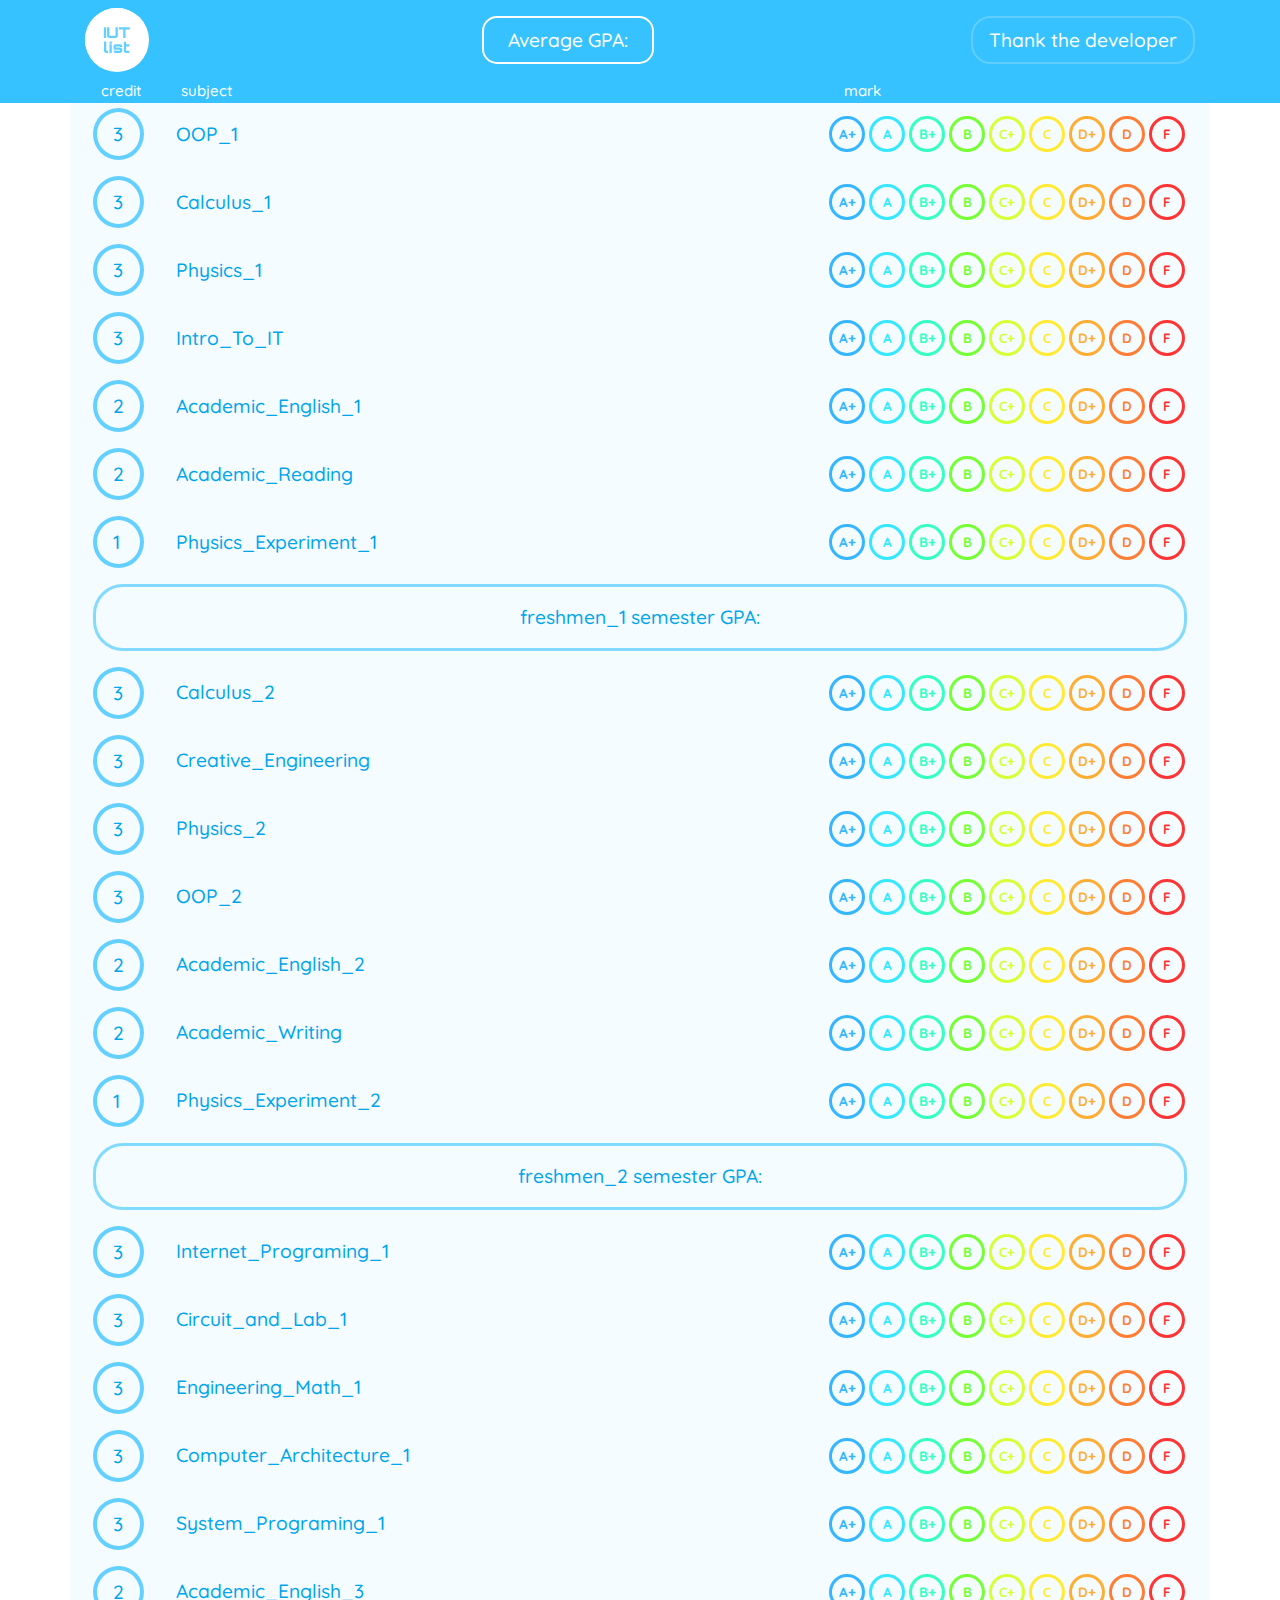
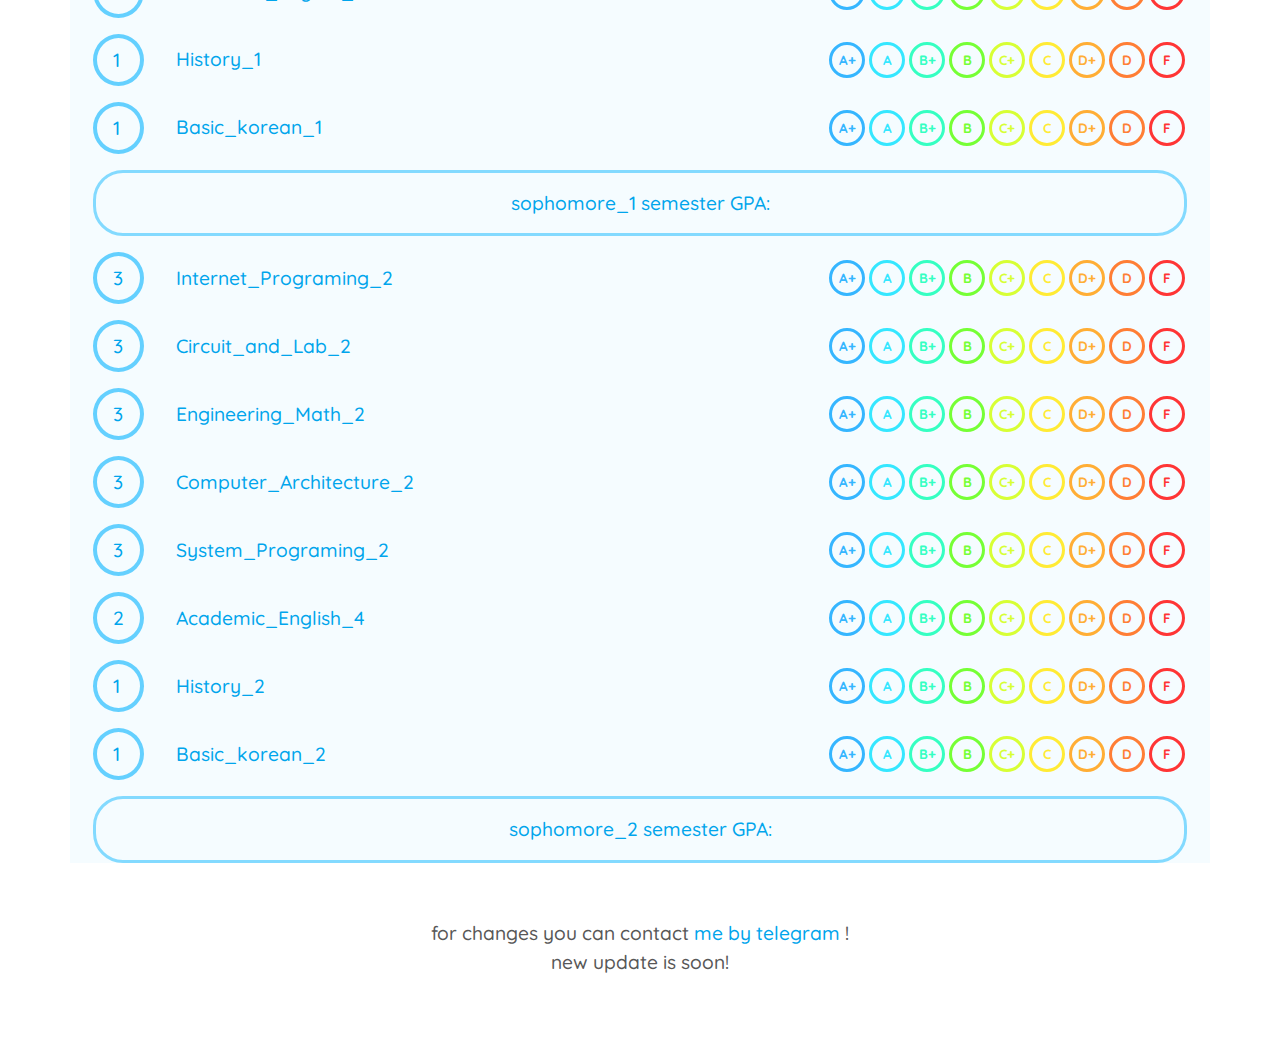
==== calculator.html @ ee7759f1 "changed the link to super family" ====
<!DOCTYPE html>
<html lang="en">

<head>
    <meta charset="UTF-8">
    <meta name="viewport" content="width=device-width, initial-scale=1.0">
    <meta http-equiv="X-UA-Compatible" content="ie=edge">
    <link href="https://fonts.googleapis.com/css?family=Quicksand:400,500&display=swap" rel="stylesheet">
    <link rel="stylesheet" href="https://stackpath.bootstrapcdn.com/bootstrap/4.3.1/css/bootstrap.min.css"
        integrity="sha384-ggOyR0iXCbMQv3Xipma34MD+dH/1fQ784/j6cY/iJTQUOhcWr7x9JvoRxT2MZw1T" crossorigin="anonymous">
    <link rel="stylesheet" href="styles.css">
    <link rel="stylesheet" href="dark.css">
    <title>GPACalculator</title>
</head>

<body id="body">
    <div class="theme" id="theme"><img src="img/Component 3.svg" alt=""></div>
    <nav>
        <div class="container d-flex justify-content-between flex-wrap">
            <div href="#" class="navbar-brand my-2 p-0"><img src="img/logo.svg" alt=""></div>
            <div class="align-self-center text-white">
                <p class="text-white px-4 py-2 rounded" style="border: 2px solid white; border-radius: 15px !important;">Average GPA: <span id="gpa"></span></p>
            </div>
            <a href="thankyou.html" class="thanks align-self-center do-not-show-on-small-device px-3 py-2">Thank the developer</a>
        </div>
        <div class="container d-flex text-white" style="font-size: 15px">
            <p class="mx-3">credit</p>
            <p class="mx-4">subject</p>
            <p style="margin-left: 53%;" class="do-not-show-on-small-device">mark</p>
        </div>
    </nav>
    <div class="content">
        <div class="container" id="container">

        </div>
    </div>
    <footer class="text-center py-5 px-5">
        for changes you can contact <a href="https://t.me/bucciaratti_gang"> me by telegram </a>! <br>
        new update is soon!
    </footer>
    <div class="py-2"></div>
    <script src="subjects.js"></script>
    <script src="script.js"></script>
    <script src="calculator.js"></script>
    <script src="https://code.jquery.com/jquery-3.3.1.slim.min.js"
        integrity="sha384-q8i/X+965DzO0rT7abK41JStQIAqVgRVzpbzo5smXKp4YfRvH+8abtTE1Pi6jizo" crossorigin="anonymous">
    </script>
    <script src="https://cdnjs.cloudflare.com/ajax/libs/popper.js/1.14.7/umd/popper.min.js"
        integrity="sha384-UO2eT0CpHqdSJQ6hJty5KVphtPhzWj9WO1clHTMGa3JDZwrnQq4sF86dIHNDz0W1" crossorigin="anonymous">
    </script>
    <script src="https://stackpath.bootstrapcdn.com/bootstrap/4.3.1/js/bootstrap.min.js"
        integrity="sha384-JjSmVgyd0p3pXB1rRibZUAYoIIy6OrQ6VrjIEaFf/nJGzIxFDsf4x0xIM+B07jRM" crossorigin="anonymous">
    </script>
</body>

</html>
---- styles.css ----
body{
    font-size: 1.2rem;
    font-family: 'Quicksand', sans-serif;
    font-weight: 500;
    color: #585858;
}
.thanks{
    border-radius: 20px;
    border: 2px solid rgba(255, 255, 255, 0.212);
    color: white !important;
}
.thanks:hover{
    color: white !important;
    border-color: white;
}
.theme{
    z-index: 666;
    position: fixed;
    bottom: 32px;
    right:32px;
}
nav{
    position: fixed;
    top: 0;
}
a{
    color: #00a5ec !important;
    text-decoration: none !important;
} 
p{
    margin:0;
}
.pl-10, .px-10{
    padding-left: 5rem !important;
}
.pr-10, .px-10{
    padding-right: 5em !important;
}
nav{
    z-index: 666;
    min-height: 80px;
    width: 100%;
    background-color: #35C2FF;
}
.navbar-brand{
    background-color: white;
    width: 64px;
    height: 64px;
    border-radius: 32px;
}
.nav-item{
    cursor: pointer;
    max-width: 44px;    
    margin-right: 2rem;
    max-height: 44px;
    min-width: 44px;
    min-height: 44px;
    border-radius: 50%;
}
.nav-item:hover{
    border: 3px solid rgb(255, 255, 255);
}
.content .container{
    z-index:-1;
    padding-top:100px;
    background-color: rgb(245, 252, 255);
}
.card, .card-header, .card{
    background-color: rgb(245, 252, 255);
    border:none !important;
}
.card-header{
    color: #00a5ec !important;
}
.list-border{
    height: 3px;
    width: 75%;
    margin-left: 8.2%;

}
.list-hover:hover{
    padding-left: 0.6rem !important; 
}
.list-hover:hover .list-border{
    box-shadow: inset  0 0 2px 2px #35C2FF;
}
.section-icon{
    padding: 6px;
    margin-right: 2rem;
    width: 52px;
    height: 52px;
    border: 4px solid #64D0FF;
    border-radius: 50%;
}
.red{
    border-left: 3px solid #FFA6A0;
}
.yellow{
    border-left: 3px solid #FFF0A0;
}
.green{
    border-left: 3px solid #BFFFA0;
}
.red, .yellow, .green{
    color: rgb(51, 51, 51);
    margin-left: 2.8rem;
    padding-left:2.6rem;
    padding-right: 10rem;
}
.active{
    border-radius: 50px;
    margin-right: 7rem;
    padding-left: 0.6rem !important; 
    background-color: #35C2FF;
    color: white !important;
}
.active .section-icon{
    background-color: white;
    border-color: white;
}
.border-down{
    height: 3px;
    width: 80%;
    margin-top: 1.2rem;
    margin-left: 2rem;
    background: rgba(53, 194, 255, 0.302);
}
.card-body .d-flex{
    padding-left: 30px;
}
/*calculator style settings*/
.container> div{
    color: #00a5ec;
}
.marks div{
    cursor: pointer;
    display: flex;
    justify-content: center;
    align-items: center;
    font-size: 70%;
    margin:2px;
    font-weight: 900;
    color: #FF3535;
    border: 3px solid #FF3535;
}
.d{border-color: #FF7E35 !important; color: #FF7E35 !important;}    
.dPlus{border-color: #FFAE35 !important; color: #FFAE35 !important;}
.c{border-color: #FFEB35 !important; color: #FFEB35 !important;}
.cPlus{border-color: #D7FF35 !important; color: #D7FF35 !important;}
.b{border-color: #76FF35 !important; color: #76FF35 !important;}
.bPlus{border-color: #35FFC2 !important; color: #35FFC2 !important;}
.a{border-color: #35E7FF !important; color: #35E7FF !important;}
.aPlus{border-color: #35B6FF !important; color: #35B6FF !important;}
/*activated marks*/
.fActive{background-color: #FF3535 !important; color: white !important;}
.dActive{background-color: #FF7E35 !important; color: white !important;}
.dPlusActive{background-color: #FFAE35 !important; color: white !important;}
.cActive{background-color: #FFEB35 !important; color: white !important;}
.cPlusActive{background-color: #D7FF35 !important; color: white !important;}
.bActive{background-color:#76FF35 !important; color: white !important; }
.bPlusActive{background-color: #35FFC2 !important; color: white !important;}
.aActive{background-color: #35E7FF !important; color: white !important;}
.aPlusActive{background-color: #35B6FF !important; color: white !important;}

.container{
    /* min-width: 390px; */
}
@media(min-width:992px){

    .marks > div{
        width: 36px;
        height: 36px;
        border-radius: 22px;
    }
}
@media(max-width:992px){
    .active{
        border-radius: 60px;
    }
    .card-header{
        padding-left: 7px !important;
    }
    .marks > div{
        width: 26px;
        height: 26px;
        border-radius: 20px;
    }
}
@media(max-width:768px){
    .marks > div{
        border-width: 2px;
    }
    .el{
        display: initial;
    }
    .el > div{
        width: 100%;
    }
    .do-not-show-on-small-device{
        display: none;
    }
    .theme{
        bottom: 3px;
        right: 3px;
    }
    .red, .yellow, .green{
        margin-left: 0.2rem;
        padding-left:0.8rem;
        padding-right: 1rem;
    }
    .active{
        border-radius: 33px;
        margin:0;
    }
    .collapse{
        margin:0 !important;
        padding:0 !important;
    }
}
@media (max-width: 576px) {
    .section-icon{
        transform: scale(0.8);
        margin: 0px;
        margin-right: 10px;
    }
    .active{
        padding-left: 0;
        border-radius: 20px;
    }
    .green, .yellow, .red{
        padding-left: 15px !important;
    }
    *{
        font-size: 15px !important;
    }
}
---- dark.css ----
.dark nav{
    background-color: black !important;
}
.dark{
    color: white;
    background-color: rgb(63, 63, 63);
}
.dark .card , .dark .card-header, .dark .container{
    background-color: rgb(41, 41, 41);
}
.dark nav .container{
    background-color: black !important;
}
.dark .active{
    background-color: black;
}
.dark .border-down{
    background-color: black;
}
.dark .red{
    color: rgb(202, 202, 202);
}
.dark .green{
    color: rgb(202, 202, 202);
}
.dark .yellow{
    color: rgb(202, 202, 202);
}
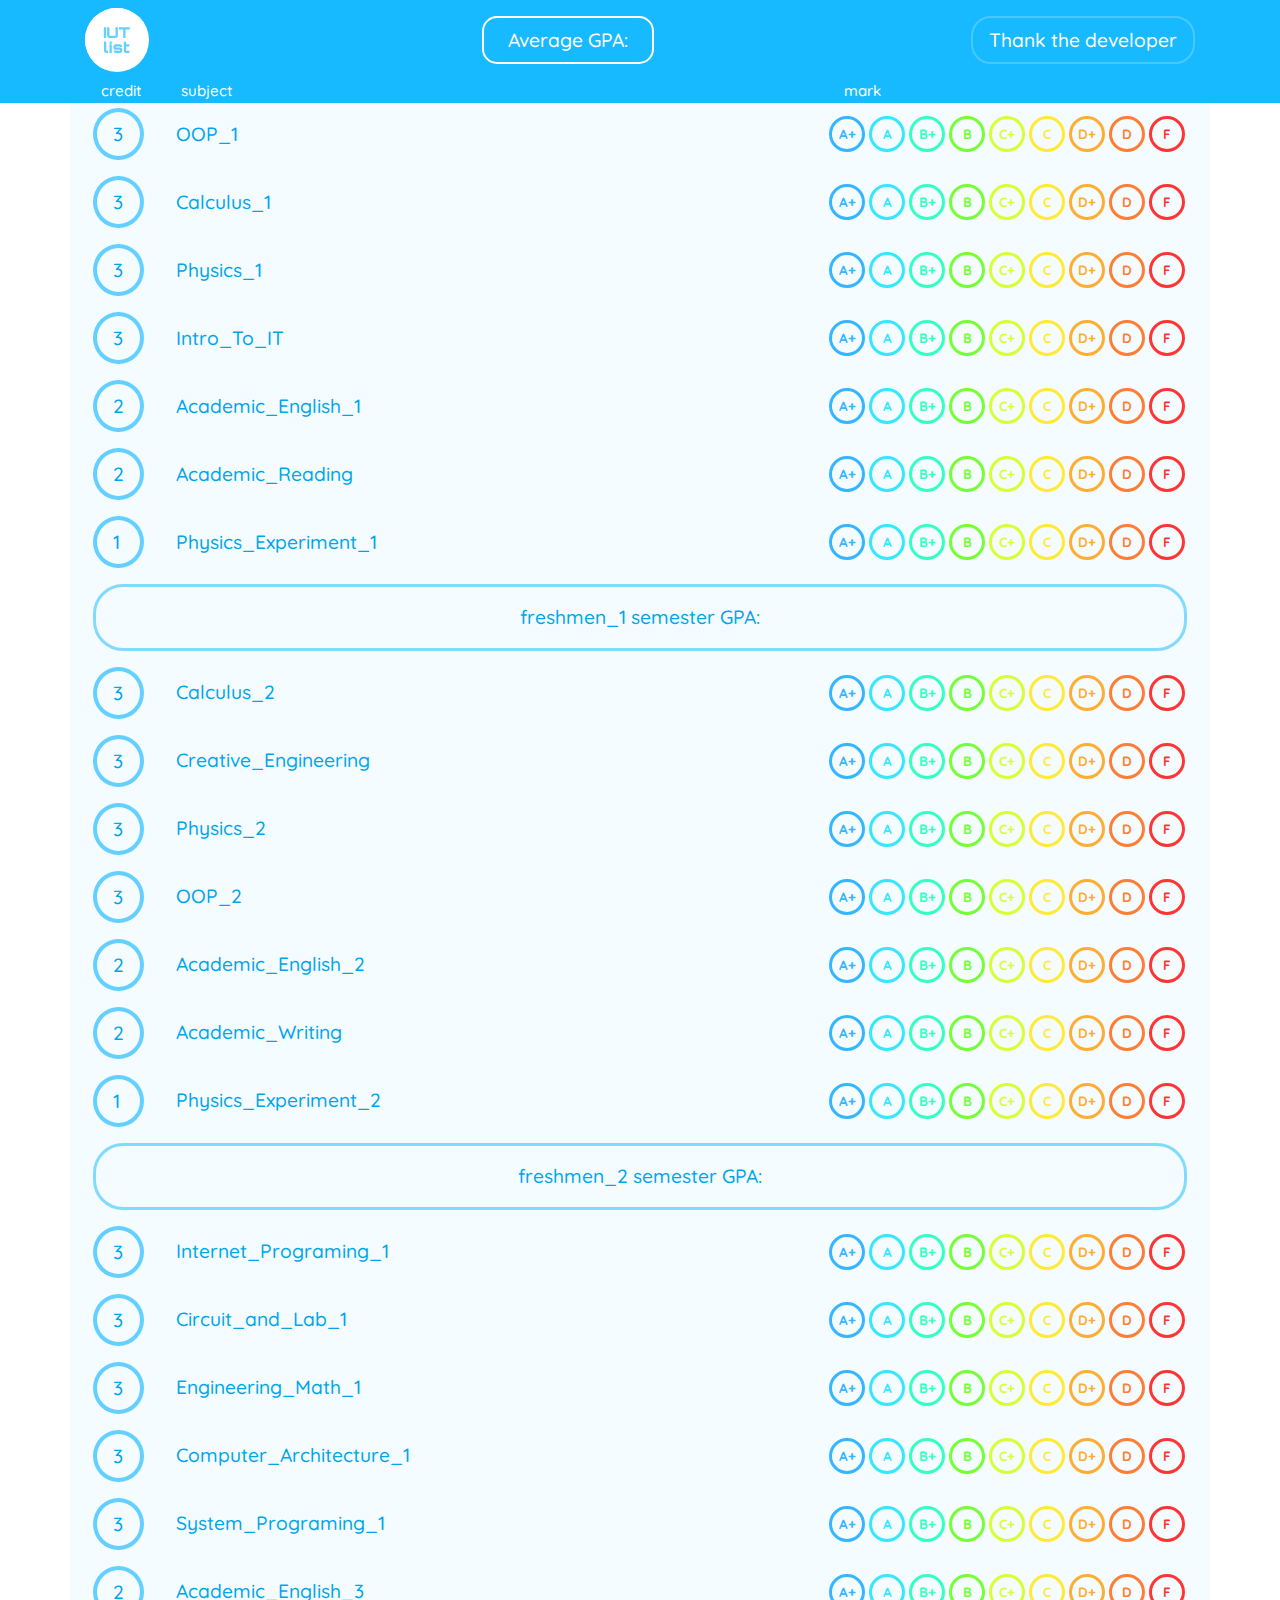
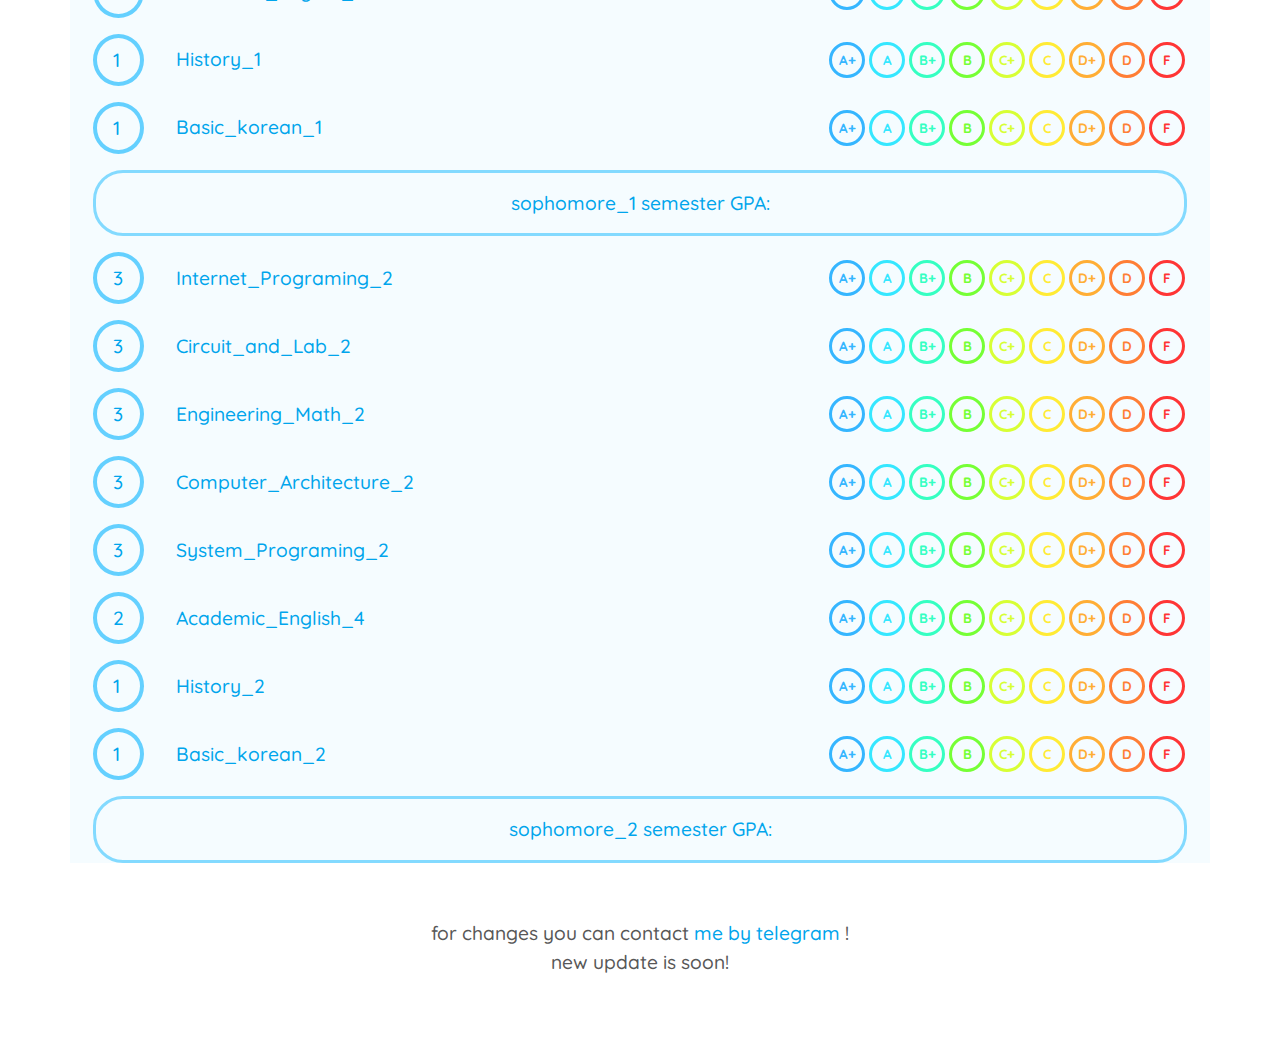
==== commit 51f15727: "added box shadow and reimagined the colors" ====
--- a/calculator.html
+++ b/calculator.html
@@ -21,7 +21,7 @@
             <div class="align-self-center text-white">
                 <p class="text-white px-4 py-2 rounded" style="border: 2px solid white; border-radius: 15px !important;">Average GPA: <span id="gpa"></span></p>
             </div>
-            <a href="thankyou.html" class="thanks align-self-center do-not-show-on-small-device px-3 py-2">Thank the developer</a>
+            <a href="img/thanks.jpg" class="thanks align-self-center do-not-show-on-small-device px-3 py-2">Thank the developer</a>
         </div>
         <div class="container d-flex text-white" style="font-size: 15px">
             <p class="mx-3">credit</p>
--- a/styles.css
+++ b/styles.css
@@ -40,7 +40,7 @@
     z-index: 666;
     min-height: 80px;
     width: 100%;
-    background-color: #35C2FF;
+    background-color: rgb(24, 186, 255);
 }
 .navbar-brand{
     background-color: white;
@@ -111,8 +111,12 @@
     border-radius: 50px;
     margin-right: 7rem;
     padding-left: 0.6rem !important; 
-    background-color: #35C2FF;
+    background-color: rgb(79, 202, 255);
     color: white !important;
+    box-shadow: 0 0 10px rgba(6, 180, 255, 0.685);
+}
+.card-header{
+    box-shadow: none !important;
 }
 .active .section-icon{
     background-color: white;
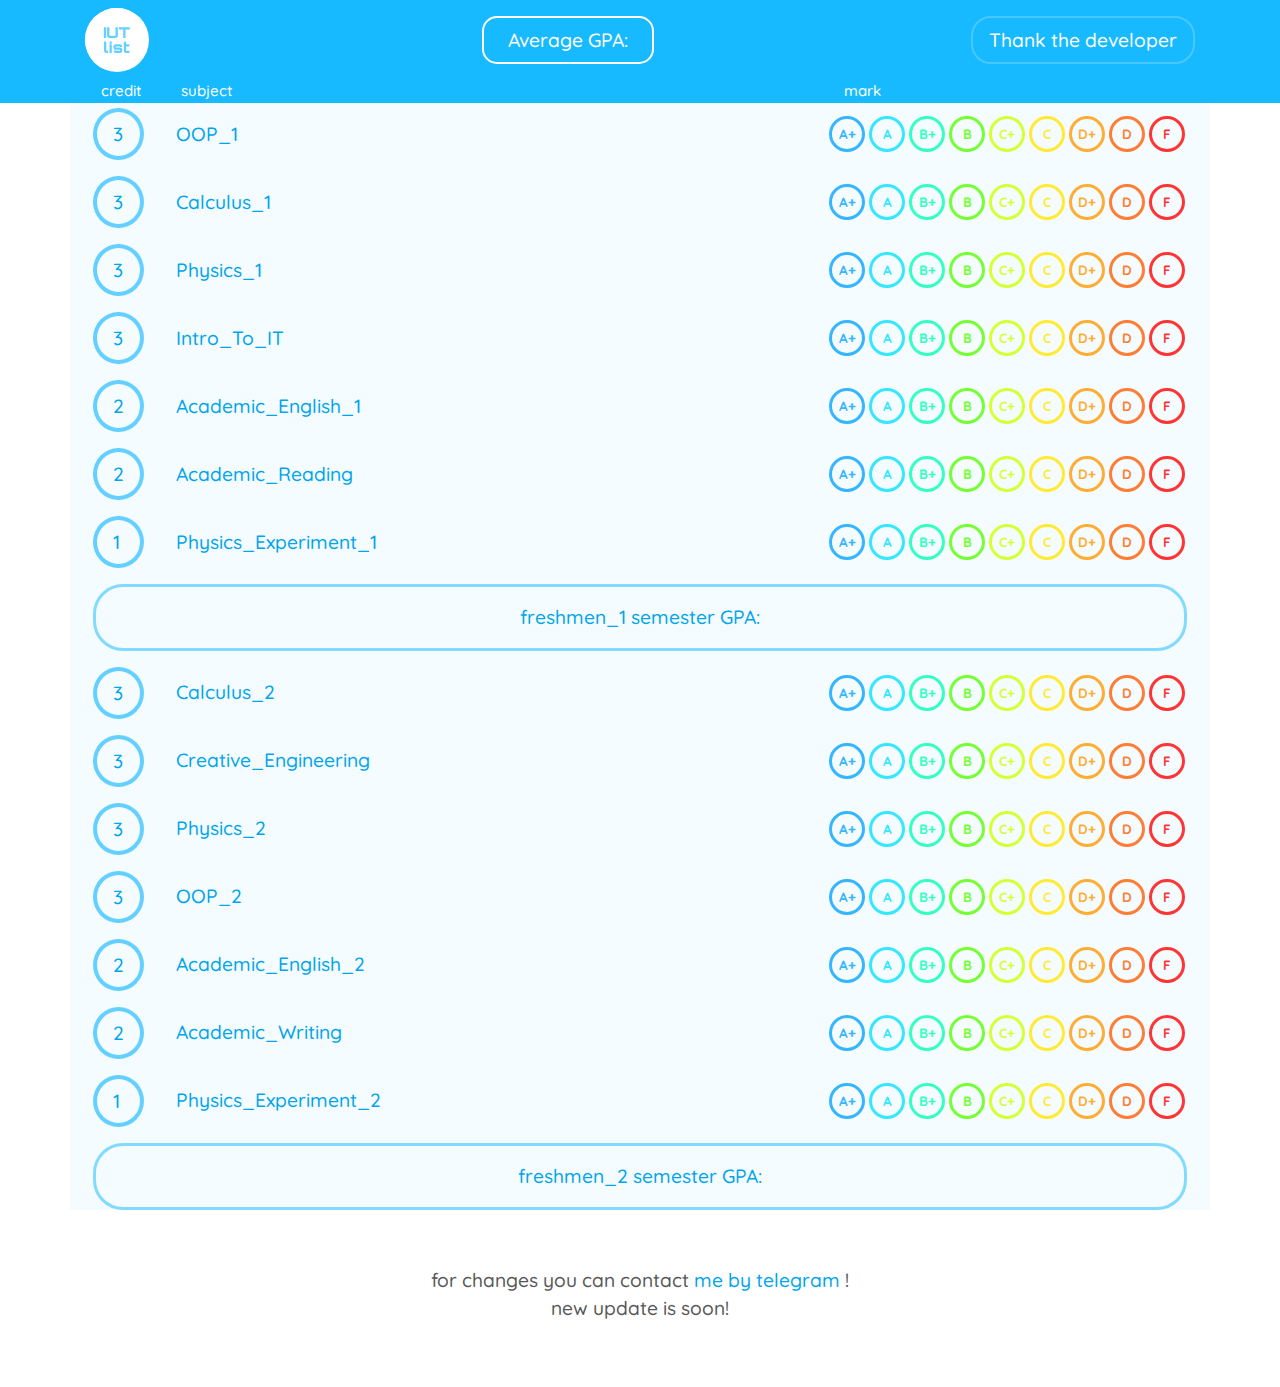
==== commit 59a14448: "some changes touching improvements and 2nd year in calculator in TODO list" ====
--- a/calculator.html
+++ b/calculator.html
@@ -35,7 +35,7 @@
         </div>
     </div>
     <footer class="text-center py-5 px-5">
-        for changes you can contact <a href="https://t.me/bucciaratti_gang"> me by telegram </a>! <br>
+        for changes you can contact <a href="https://t.me/chady_yes"> me by telegram </a>! <br>
         new update is soon!
     </footer>
     <div class="py-2"></div>
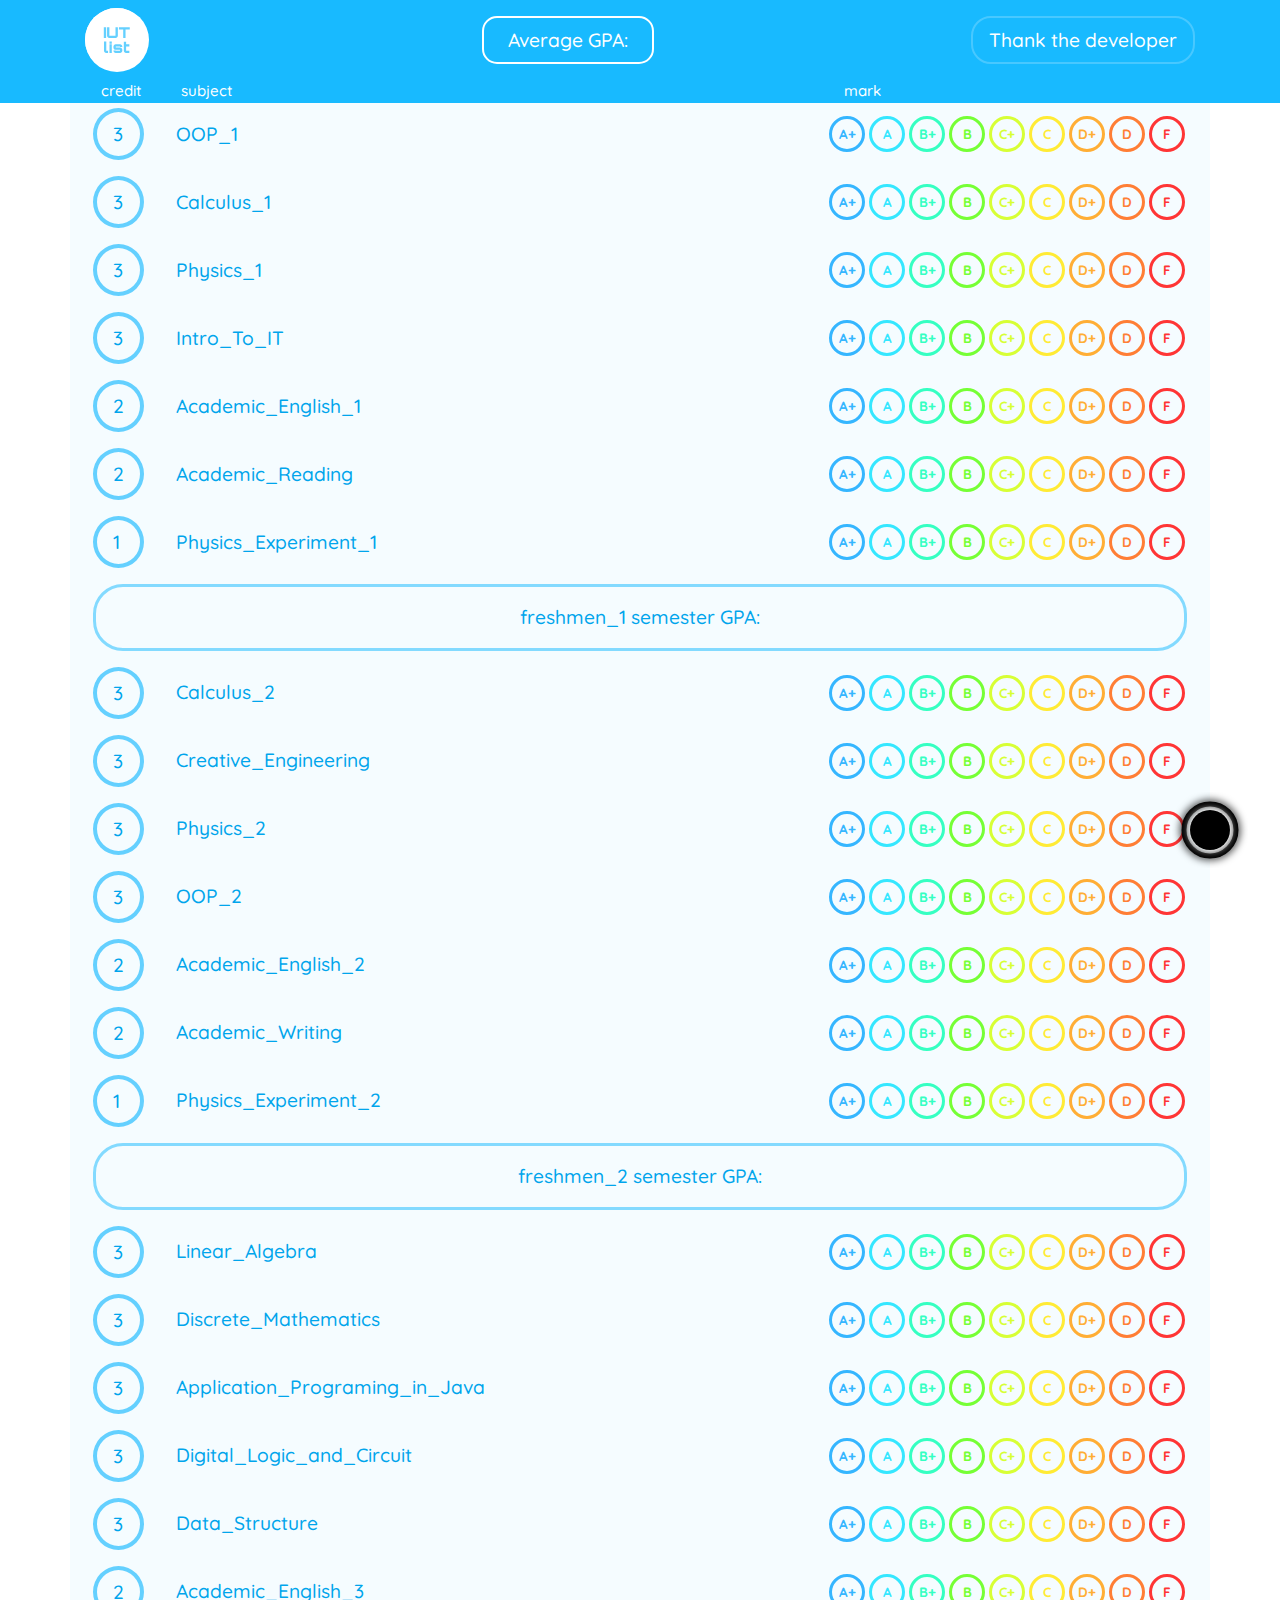
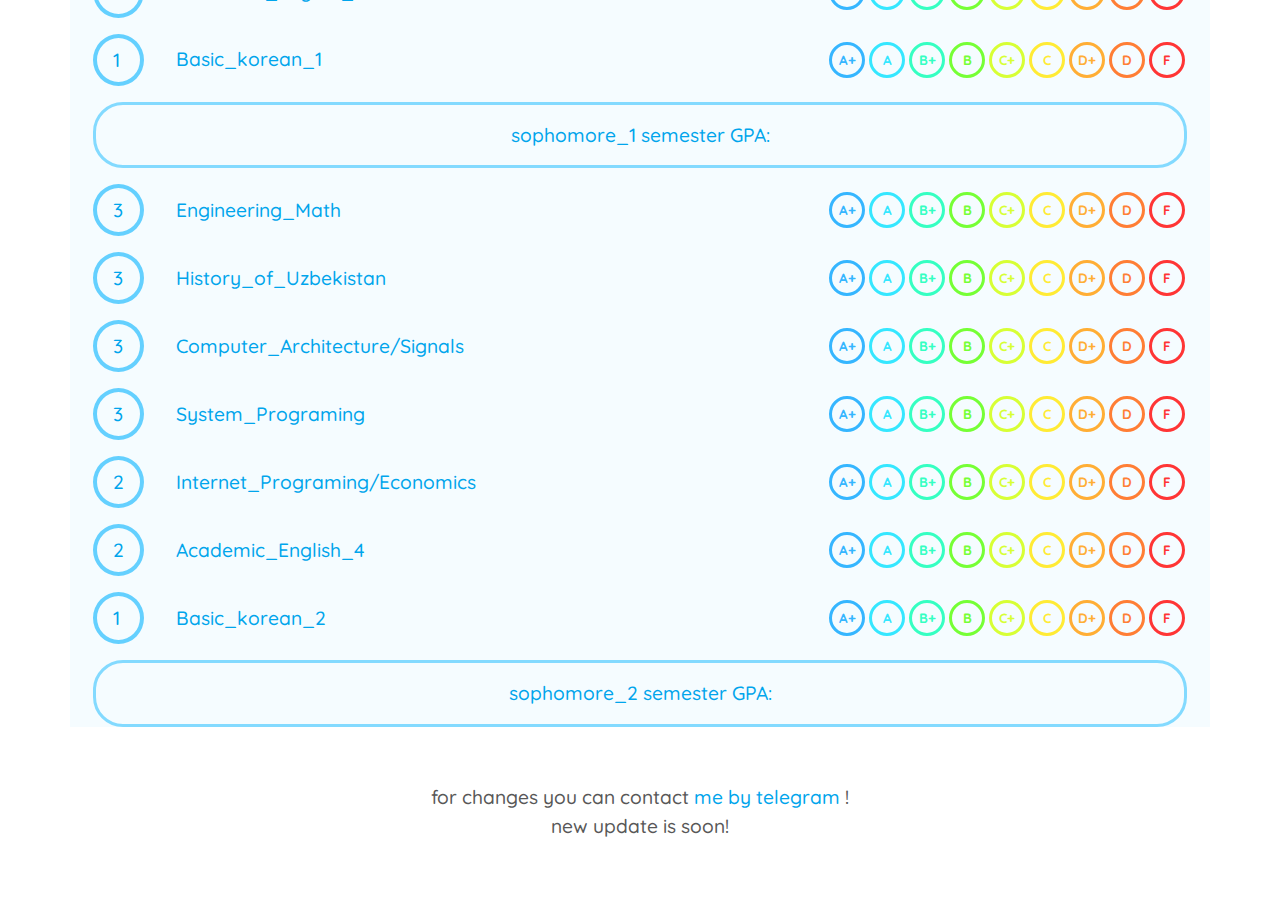
==== commit 64a5f486: "added sophomore course and re-writed js code" ====
--- a/calculator.html
+++ b/calculator.html
@@ -14,10 +14,10 @@
 </head>
 
 <body id="body">
-    <div class="theme" id="theme"><img src="img/Component 3.svg" alt=""></div>
+    <div class="theme" id="theme"><img src="img/Component3.svg" alt=""></div>
     <nav>
         <div class="container d-flex justify-content-between flex-wrap">
-            <div href="#" class="navbar-brand my-2 p-0"><img src="img/logo.svg" alt=""></div>
+            <a href="index.html" class="navbar-brand my-2 p-0"><img src="img/logo.svg" alt=""></a>
             <div class="align-self-center text-white">
                 <p class="text-white px-4 py-2 rounded" style="border: 2px solid white; border-radius: 15px !important;">Average GPA: <span id="gpa"></span></p>
             </div>
@@ -31,7 +31,7 @@
     </nav>
     <div class="content">
         <div class="container" id="container">
-
+            It seems your browser doesn't support JavaScript
         </div>
     </div>
     <footer class="text-center py-5 px-5">
@@ -39,7 +39,6 @@
         new update is soon!
     </footer>
     <div class="py-2"></div>
-    <script src="subjects.js"></script>
     <script src="script.js"></script>
     <script src="calculator.js"></script>
     <script src="https://code.jquery.com/jquery-3.3.1.slim.min.js"
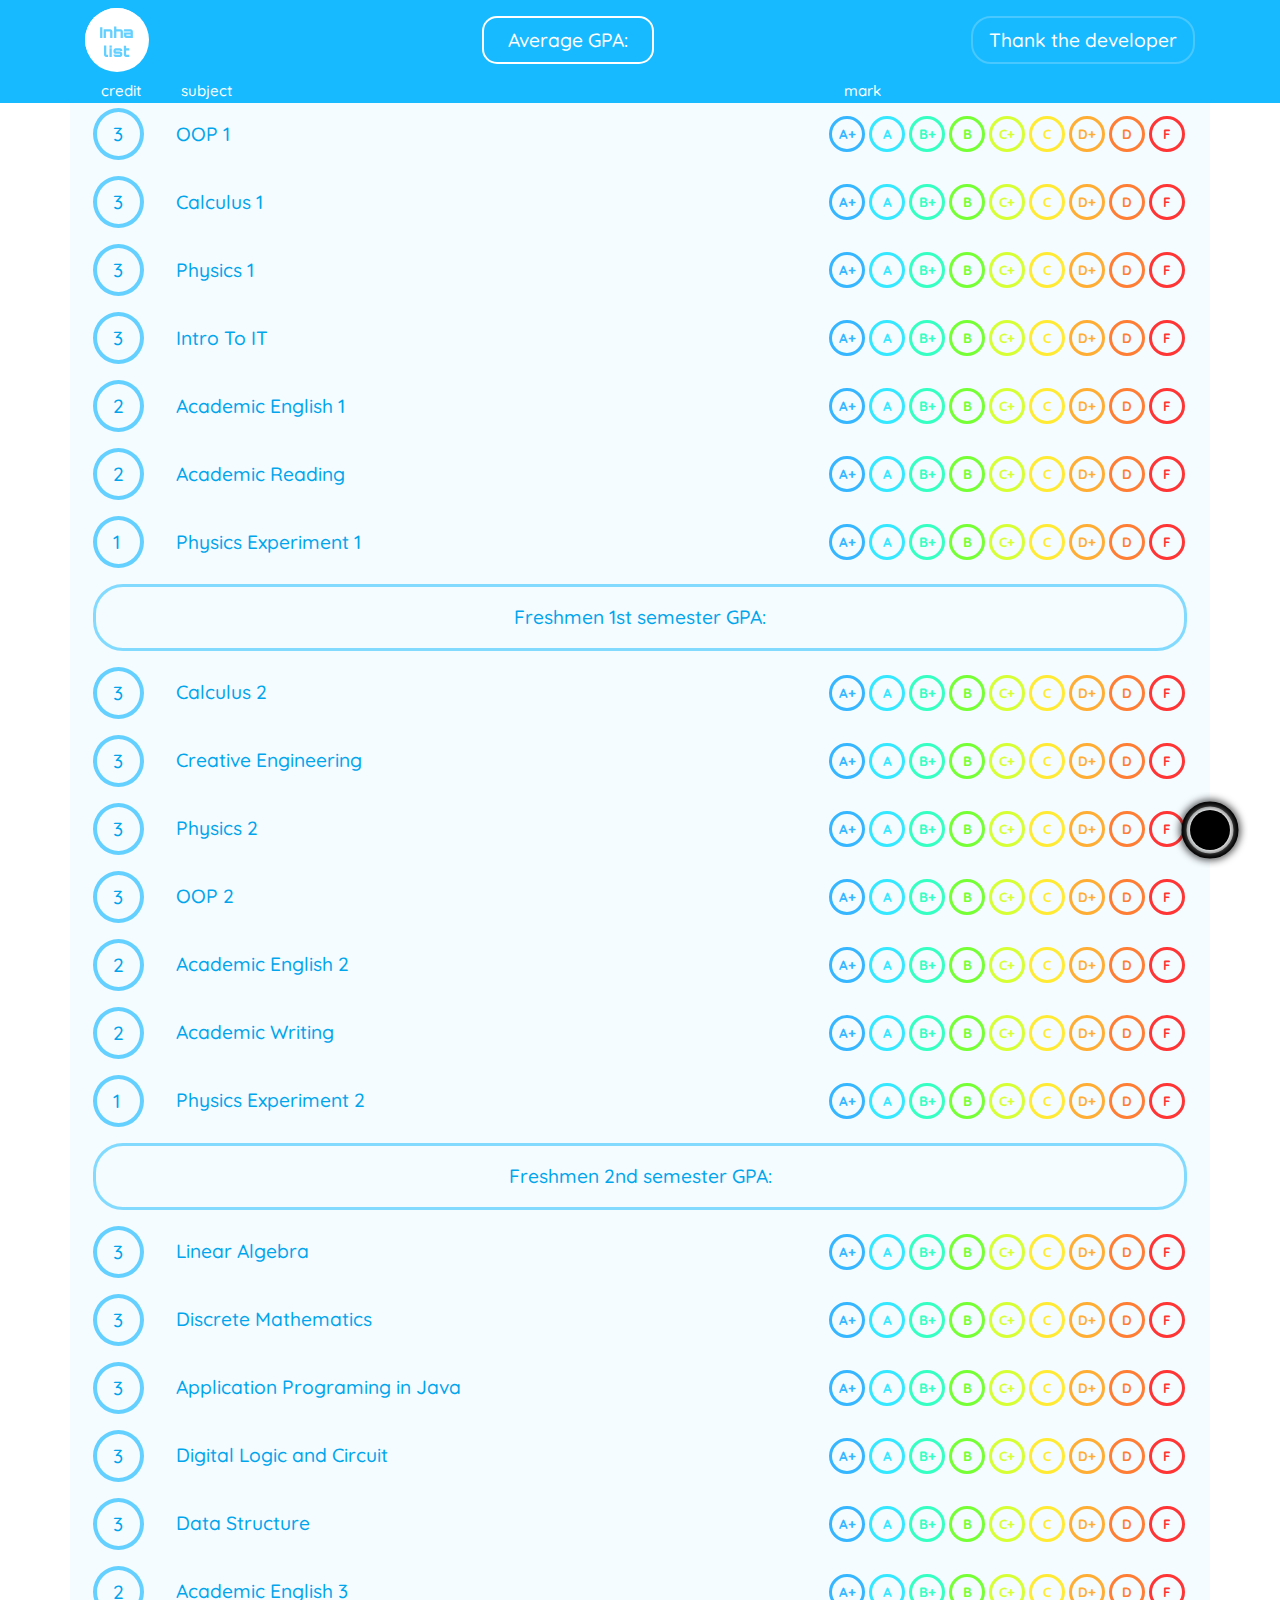
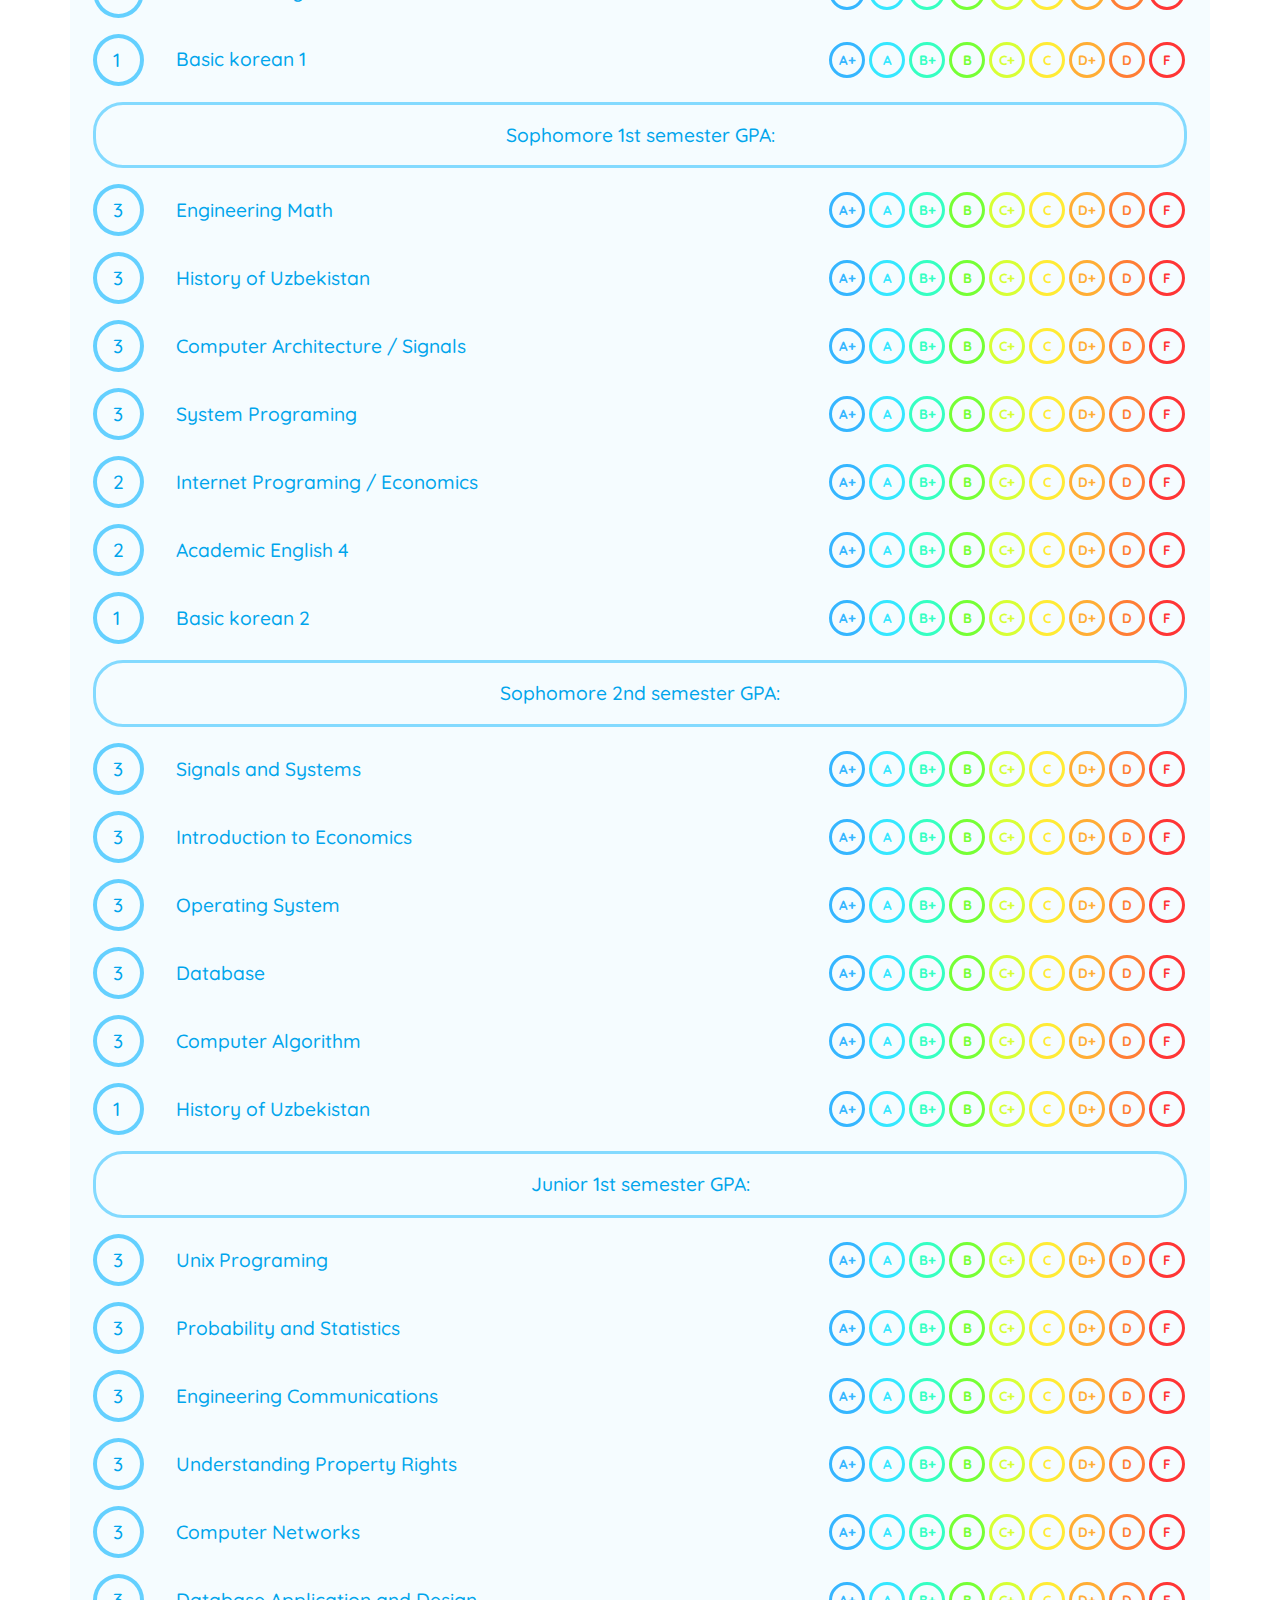
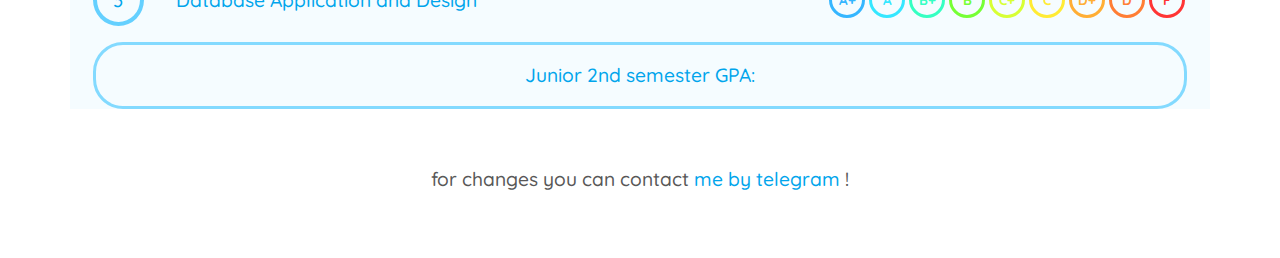
==== commit 4317e6f7: "cookies now working and some more cosmetic changes" ====
--- a/calculator.html
+++ b/calculator.html
@@ -10,6 +10,7 @@
         integrity="sha384-ggOyR0iXCbMQv3Xipma34MD+dH/1fQ784/j6cY/iJTQUOhcWr7x9JvoRxT2MZw1T" crossorigin="anonymous">
     <link rel="stylesheet" href="styles.css">
     <link rel="stylesheet" href="dark.css">
+    <link rel="stylesheet" href="./calculator.css">
     <title>GPACalculator</title>
 </head>
 
@@ -35,8 +36,7 @@
         </div>
     </div>
     <footer class="text-center py-5 px-5">
-        for changes you can contact <a href="https://t.me/chady_yes"> me by telegram </a>! <br>
-        new update is soon!
+        <p id="telContact"></p>
     </footer>
     <div class="py-2"></div>
     <script src="script.js"></script>
--- a/styles.css
+++ b/styles.css
@@ -147,24 +147,6 @@
     color: #FF3535;
     border: 3px solid #FF3535;
 }
-.d{border-color: #FF7E35 !important; color: #FF7E35 !important;}    
-.dPlus{border-color: #FFAE35 !important; color: #FFAE35 !important;}
-.c{border-color: #FFEB35 !important; color: #FFEB35 !important;}
-.cPlus{border-color: #D7FF35 !important; color: #D7FF35 !important;}
-.b{border-color: #76FF35 !important; color: #76FF35 !important;}
-.bPlus{border-color: #35FFC2 !important; color: #35FFC2 !important;}
-.a{border-color: #35E7FF !important; color: #35E7FF !important;}
-.aPlus{border-color: #35B6FF !important; color: #35B6FF !important;}
-/*activated marks*/
-.fActive{background-color: #FF3535 !important; color: white !important;}
-.dActive{background-color: #FF7E35 !important; color: white !important;}
-.dPlusActive{background-color: #FFAE35 !important; color: white !important;}
-.cActive{background-color: #FFEB35 !important; color: white !important;}
-.cPlusActive{background-color: #D7FF35 !important; color: white !important;}
-.bActive{background-color:#76FF35 !important; color: white !important; }
-.bPlusActive{background-color: #35FFC2 !important; color: white !important;}
-.aActive{background-color: #35E7FF !important; color: white !important;}
-.aPlusActive{background-color: #35B6FF !important; color: white !important;}
 
 .container{
     /* min-width: 390px; */
--- a/dark.css
+++ b/dark.css
@@ -25,4 +25,7 @@
 }
 .dark .yellow{
     color: rgb(202, 202, 202);
+}
+.dark .container > .course:hover {
+    background-color: rgb(34, 33, 33);
 }--- a/calculator.css
+++ b/calculator.css
@@ -0,0 +1,33 @@
+.container > .course:hover {
+  background-color: #ffffff;
+  border-radius: 40px;
+}
+
+.d{border-color: #FF7E35 !important; color: #FF7E35 !important;}    
+.dPlus{border-color: #FFAE35 !important; color: #FFAE35 !important;}
+.c{border-color: #FFEB35 !important; color: #FFEB35 !important;}
+.cPlus{border-color: #D7FF35 !important; color: #D7FF35 !important;}
+.b{border-color: #76FF35 !important; color: #76FF35 !important;}
+.bPlus{border-color: #35FFC2 !important; color: #35FFC2 !important;}
+.a{border-color: #35E7FF !important; color: #35E7FF !important;}
+.aPlus{border-color: #35B6FF !important; color: #35B6FF !important;}
+/*hovers*/
+.f:hover{box-shadow: 0px 0px 5px #FF3535 !important;}
+.d:hover{box-shadow: 0px 0px 5px #FF7E35 !important;}    
+.dPlus:hover{box-shadow: 0px 0px 5px #FFAE35 !important;}
+.c:hover{box-shadow: 0px 0px 5px#FFEB35 !important;}
+.cPlus:hover{box-shadow: 0px 0px 5px #D7FF35 !important;}
+.b:hover{box-shadow: 0px 0px 5px #76FF35 !important;}
+.bPlus:hover{box-shadow: 0px 0px 5px #35FFC2 !important;}
+.a:hover{box-shadow: 0px 0px 5px #35E7FF !important;}
+.aPlus:hover{box-shadow: 0px 0px 5px #35B6FF !important;}
+/*activated marks*/
+.fActive{background-color: #FF3535 !important; color: white !important;}
+.dActive{background-color: #FF7E35 !important; color: white !important;}
+.dPlusActive{background-color: #FFAE35 !important; color: white !important;}
+.cActive{background-color: #FFEB35 !important; color: white !important;}
+.cPlusActive{background-color: #D7FF35 !important; color: white !important;}
+.bActive{background-color:#76FF35 !important; color: white !important; }
+.bPlusActive{background-color: #35FFC2 !important; color: white !important;}
+.aActive{background-color: #35E7FF !important; color: white !important;}
+.aPlusActive{background-color: #35B6FF !important; color: white !important;}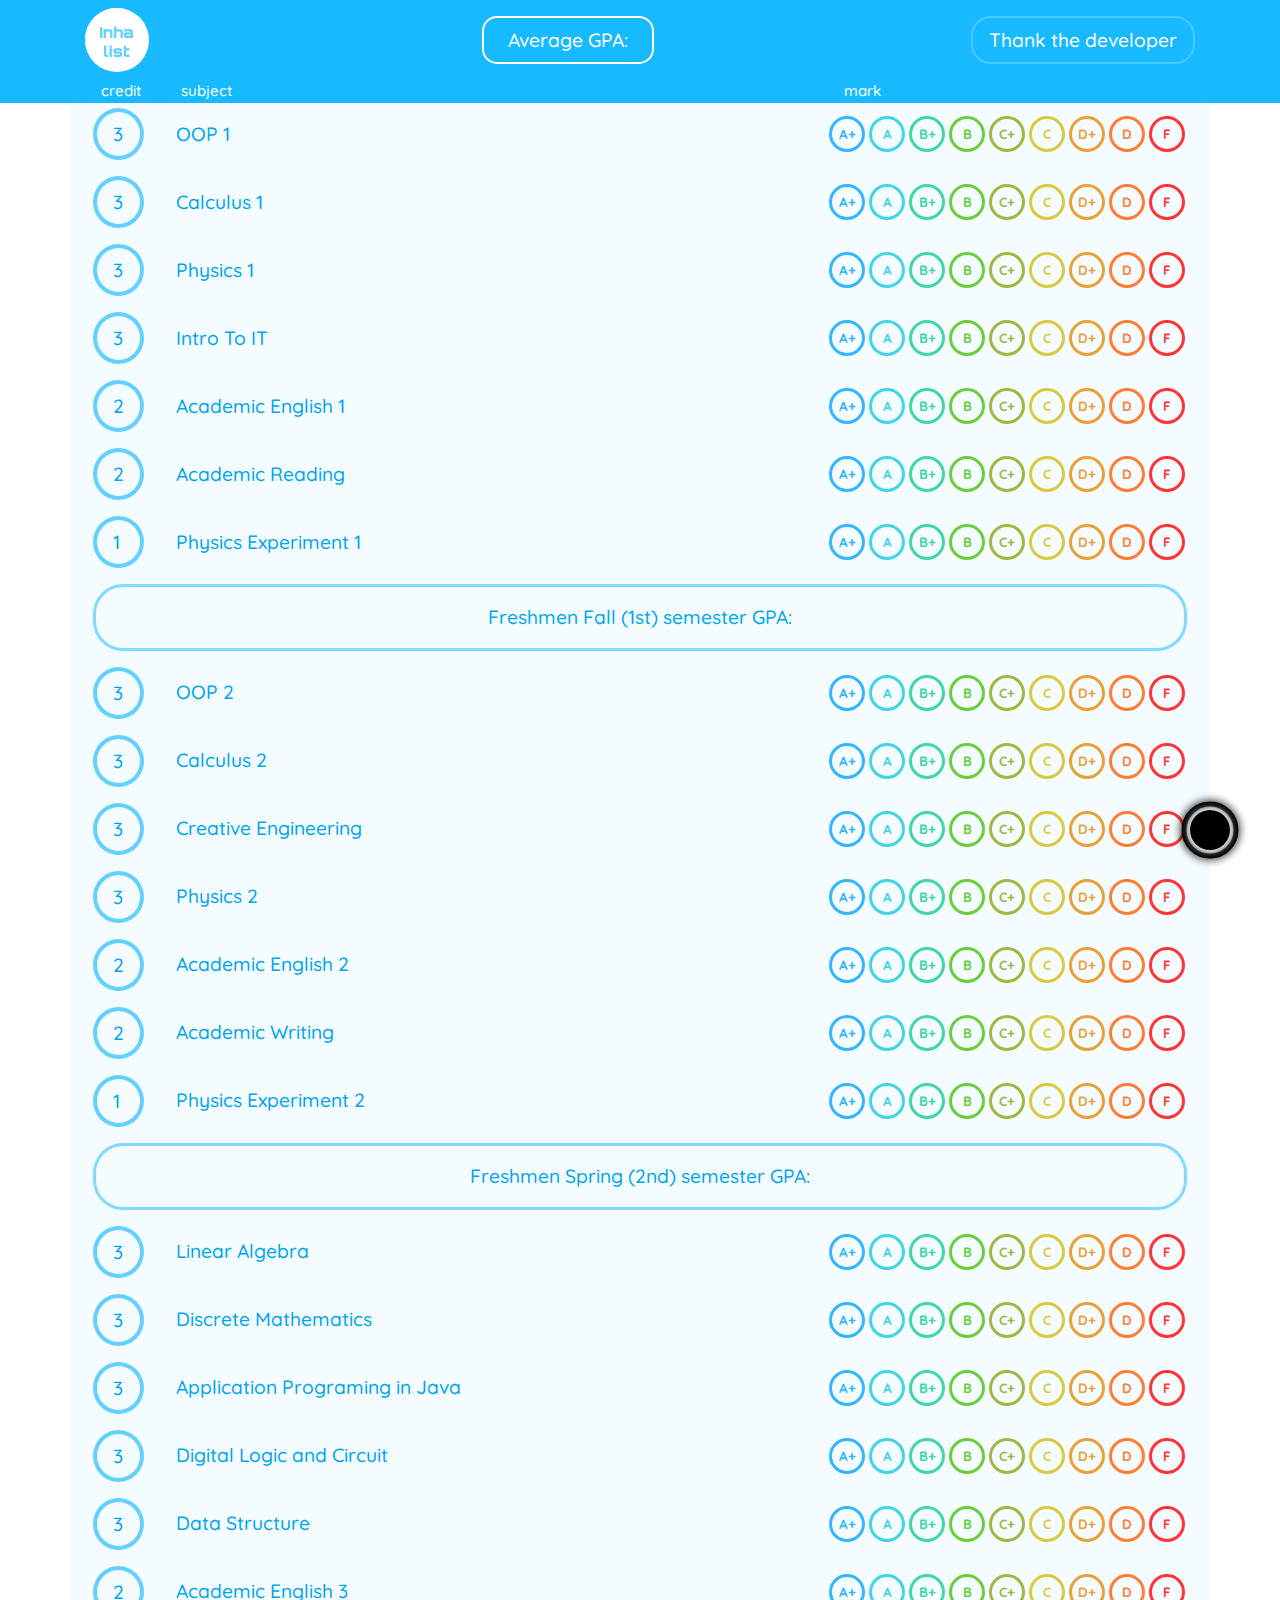
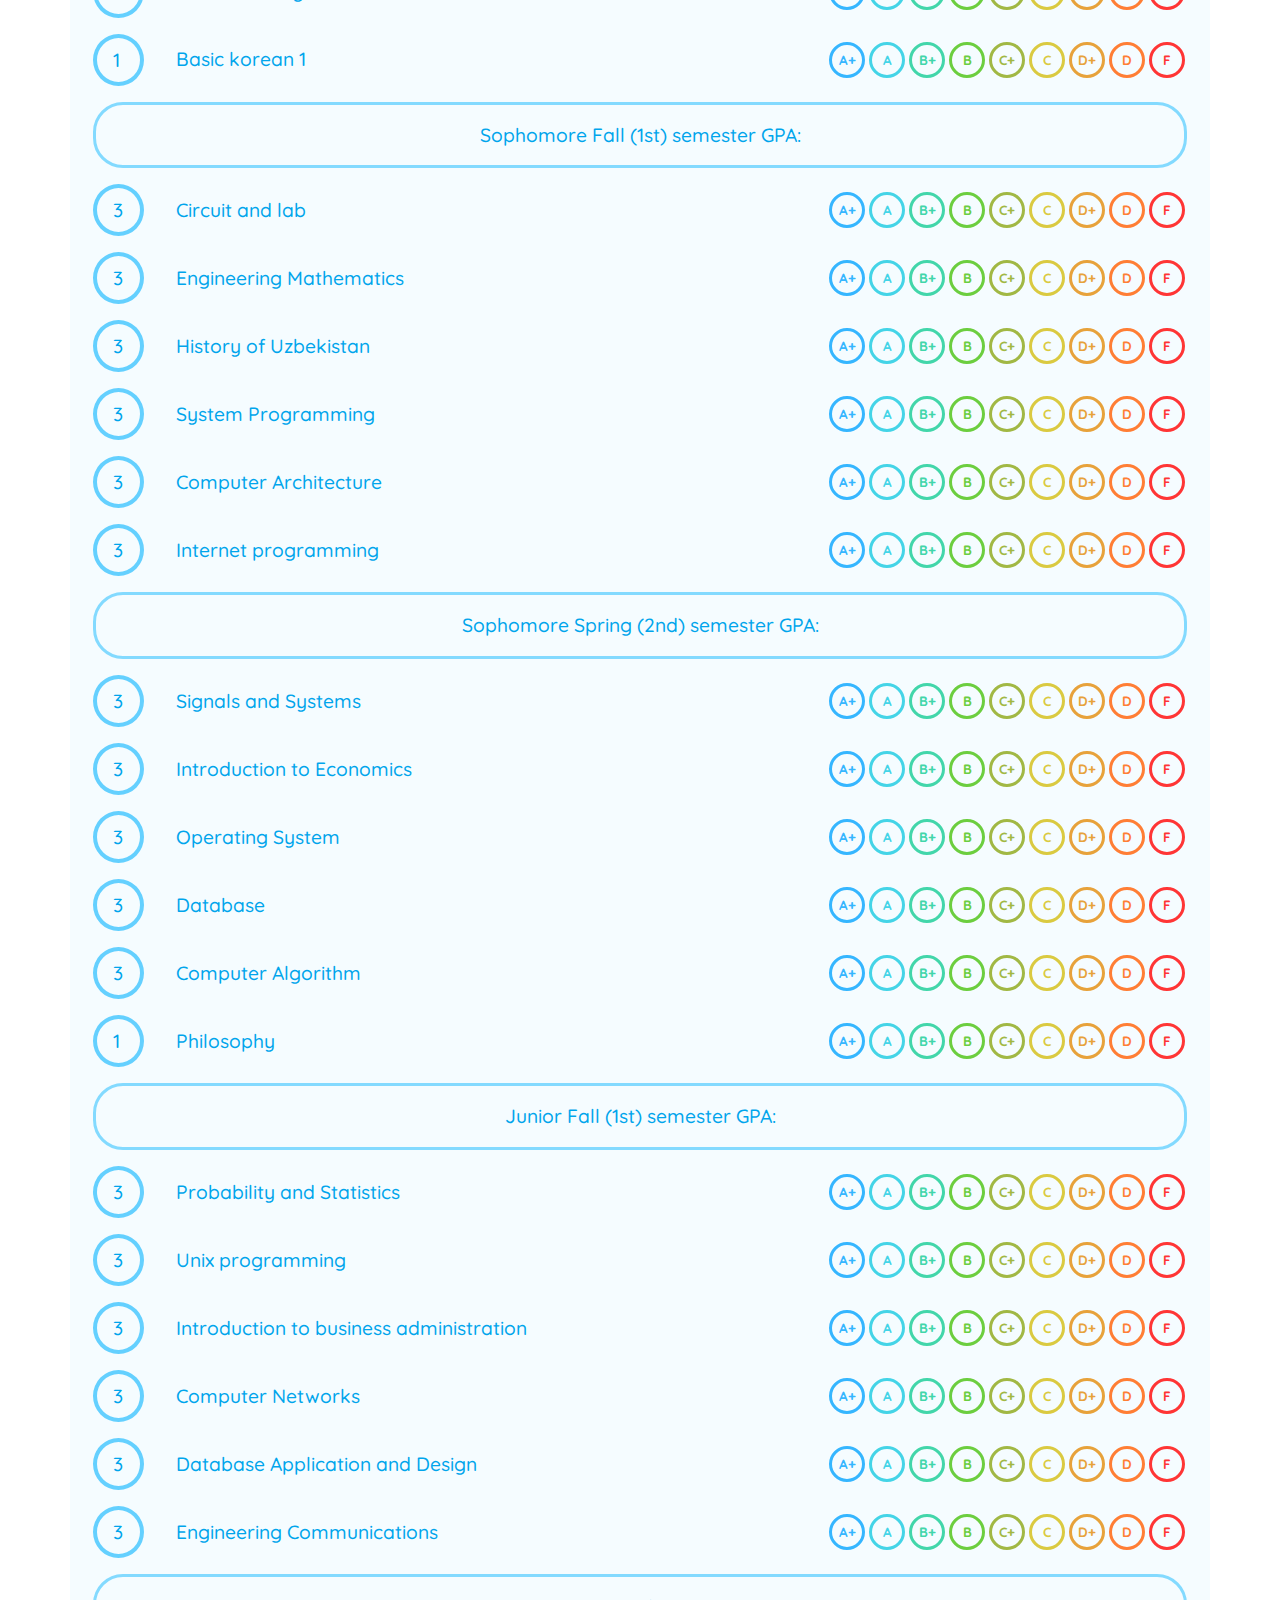
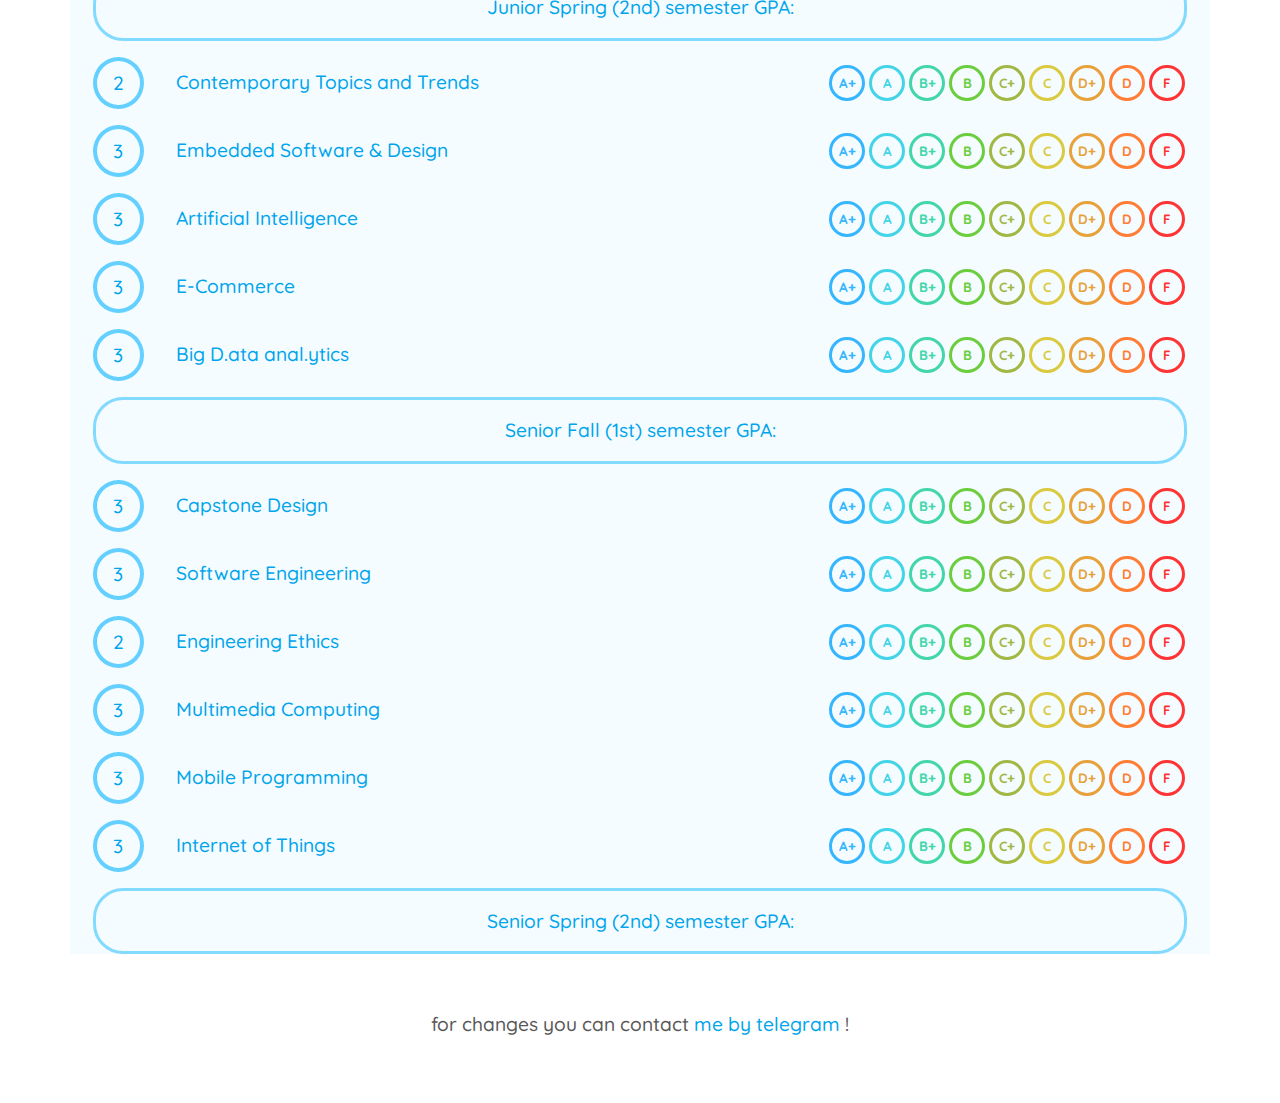
==== commit 4d2f0f27: "re-worked most parts of app" ====
--- a/calculator.html
+++ b/calculator.html
@@ -39,8 +39,8 @@
         <p id="telContact"></p>
     </footer>
     <div class="py-2"></div>
-    <script src="script.js"></script>
-    <script src="calculator.js"></script>
+    <script type="module" src="script.js"></script>
+    <script type="module" src="calculator.js"></script>
     <script src="https://code.jquery.com/jquery-3.3.1.slim.min.js"
         integrity="sha384-q8i/X+965DzO0rT7abK41JStQIAqVgRVzpbzo5smXKp4YfRvH+8abtTE1Pi6jizo" crossorigin="anonymous">
     </script>
--- a/dark.css
+++ b/dark.css
@@ -28,4 +28,7 @@
 }
 .dark .container > .course:hover {
     background-color: rgb(34, 33, 33);
+}
+.dark .mark-option.active-mark {
+    color: black !important;
 }--- a/calculator.css
+++ b/calculator.css
@@ -4,30 +4,30 @@
 }
 
 .d{border-color: #FF7E35 !important; color: #FF7E35 !important;}    
-.dPlus{border-color: #FFAE35 !important; color: #FFAE35 !important;}
-.c{border-color: #FFEB35 !important; color: #FFEB35 !important;}
-.cPlus{border-color: #D7FF35 !important; color: #D7FF35 !important;}
-.b{border-color: #76FF35 !important; color: #76FF35 !important;}
-.bPlus{border-color: #35FFC2 !important; color: #35FFC2 !important;}
-.a{border-color: #35E7FF !important; color: #35E7FF !important;}
+.dPlus{border-color: #e7a23b !important; color: #e7a23b !important;}
+.c{border-color: #daca41 !important; color: #daca41 !important;}
+.cPlus{border-color: #a1b844 !important; color: #a1b844 !important;}
+.b{border-color: #6cce3f !important; color: #6cce3f !important;}
+.bPlus{border-color: #42d6aa !important; color: #42d6aa !important;}
+.a{border-color: #44d4e7 !important; color: #44d4e7 !important;}
 .aPlus{border-color: #35B6FF !important; color: #35B6FF !important;}
 /*hovers*/
 .f:hover{box-shadow: 0px 0px 5px #FF3535 !important;}
 .d:hover{box-shadow: 0px 0px 5px #FF7E35 !important;}    
-.dPlus:hover{box-shadow: 0px 0px 5px #FFAE35 !important;}
-.c:hover{box-shadow: 0px 0px 5px#FFEB35 !important;}
-.cPlus:hover{box-shadow: 0px 0px 5px #D7FF35 !important;}
-.b:hover{box-shadow: 0px 0px 5px #76FF35 !important;}
-.bPlus:hover{box-shadow: 0px 0px 5px #35FFC2 !important;}
-.a:hover{box-shadow: 0px 0px 5px #35E7FF !important;}
+.dPlus:hover{box-shadow: 0px 0px 5px #e7a23b !important;}
+.c:hover{box-shadow: 0px 0px 5px#daca41 !important;}
+.cPlus:hover{box-shadow: 0px 0px 5px #a1b844 !important;}
+.b:hover{box-shadow: 0px 0px 5px #6cce3f !important;}
+.bPlus:hover{box-shadow: 0px 0px 5px #42d6aa !important;}
+.a:hover{box-shadow: 0px 0px 5px #44d4e7 !important;}
 .aPlus:hover{box-shadow: 0px 0px 5px #35B6FF !important;}
 /*activated marks*/
-.fActive{background-color: #FF3535 !important; color: white !important;}
-.dActive{background-color: #FF7E35 !important; color: white !important;}
-.dPlusActive{background-color: #FFAE35 !important; color: white !important;}
-.cActive{background-color: #FFEB35 !important; color: white !important;}
-.cPlusActive{background-color: #D7FF35 !important; color: white !important;}
-.bActive{background-color:#76FF35 !important; color: white !important; }
-.bPlusActive{background-color: #35FFC2 !important; color: white !important;}
-.aActive{background-color: #35E7FF !important; color: white !important;}
-.aPlusActive{background-color: #35B6FF !important; color: white !important;}+.f.active-mark{background-color: #FF3535 !important; color: white !important;}
+.d.active-mark{background-color: #FF7E35 !important; color: white !important;}
+.dPlus.active-mark{background-color: #e7a23b !important; color: white !important;}
+.c.active-mark{background-color: #daca41 !important; color: white !important;}
+.cPlus.active-mark{background-color: #a1b844 !important; color: white !important;}
+.b.active-mark{background-color:#6cce3f !important; color: white !important; }
+.bPlus.active-mark{background-color: #42d6aa !important; color: white !important;}
+.a.active-mark{background-color: #44d4e7 !important; color: white !important;}
+.aPlus.active-mark{background-color: #35B6FF !important; color: white !important;}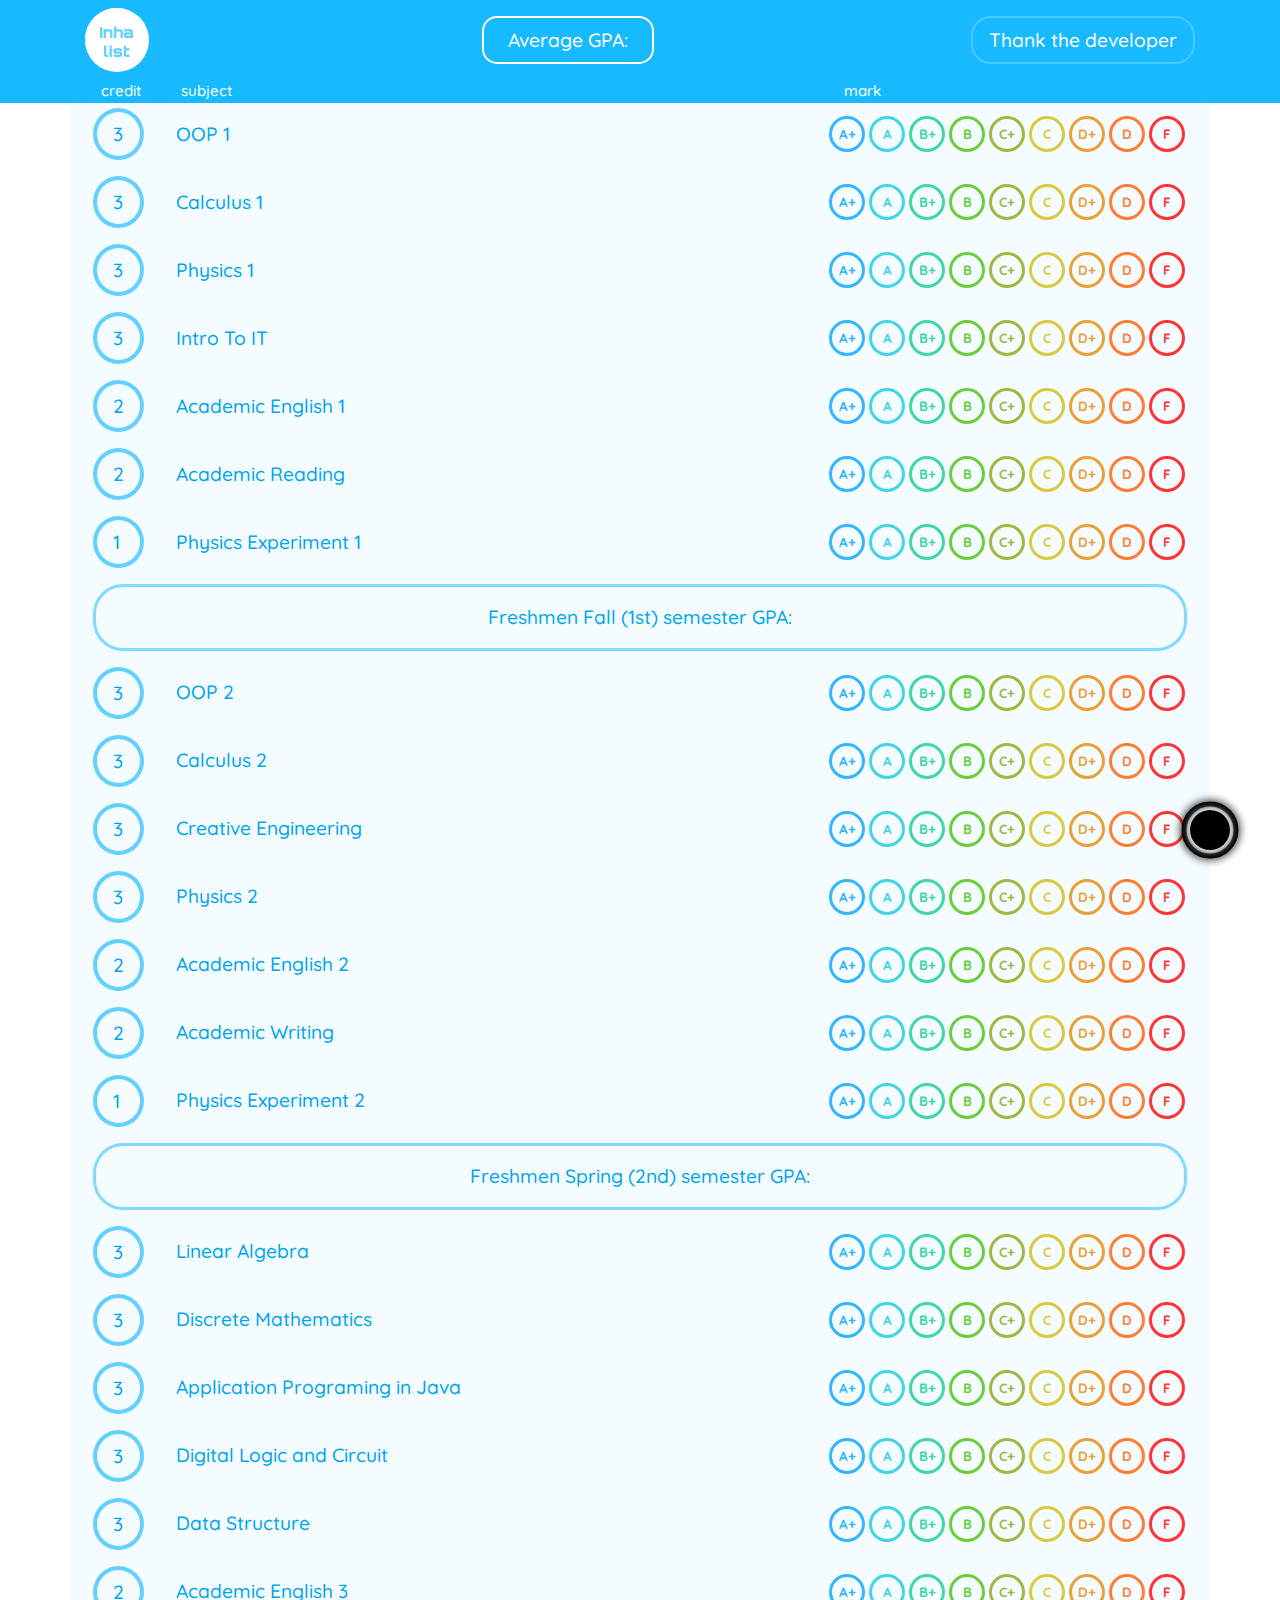
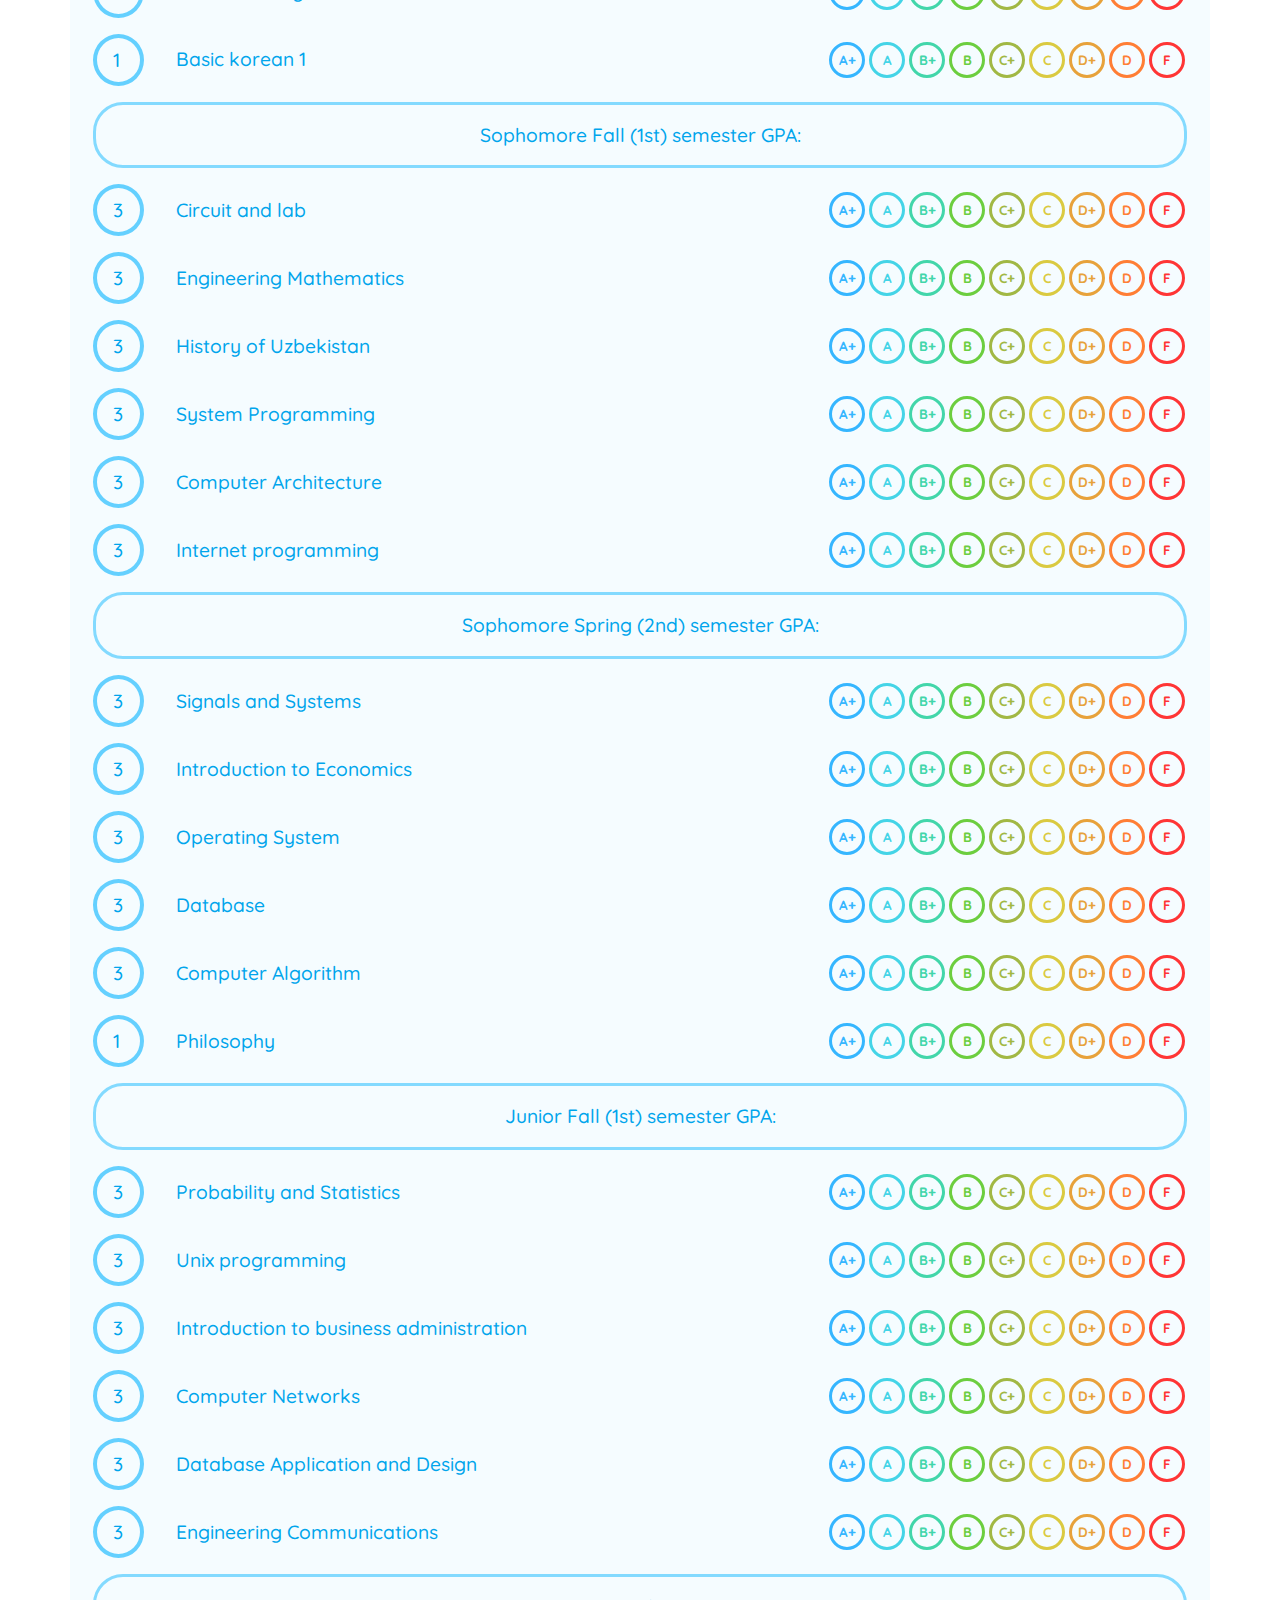
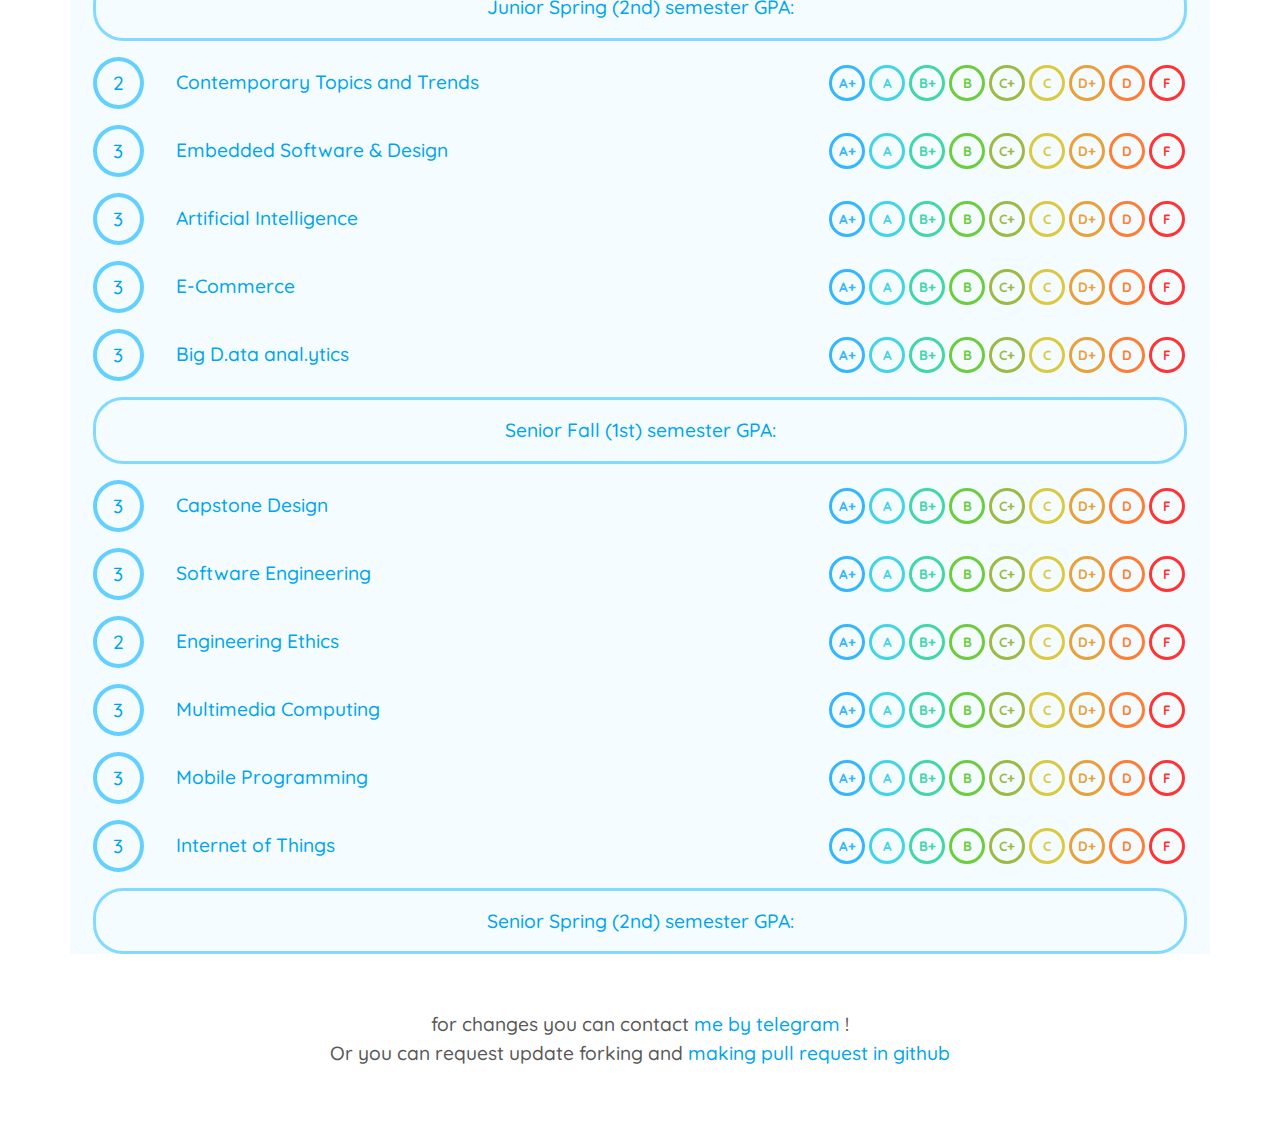
==== commit 827b8577: "added pr link to calculator" ====
--- a/calculator.html
+++ b/calculator.html
@@ -37,6 +37,10 @@
     </div>
     <footer class="text-center py-5 px-5">
         <p id="telContact"></p>
+        <p id="edit-request">
+            Or you can request update forking and 
+            <a href="https://github.com/Jor-ban/inhalist/blob/master/calculator-data.js">making pull request in github</a>
+        </p>
     </footer>
     <div class="py-2"></div>
     <script type="module" src="script.js"></script>
